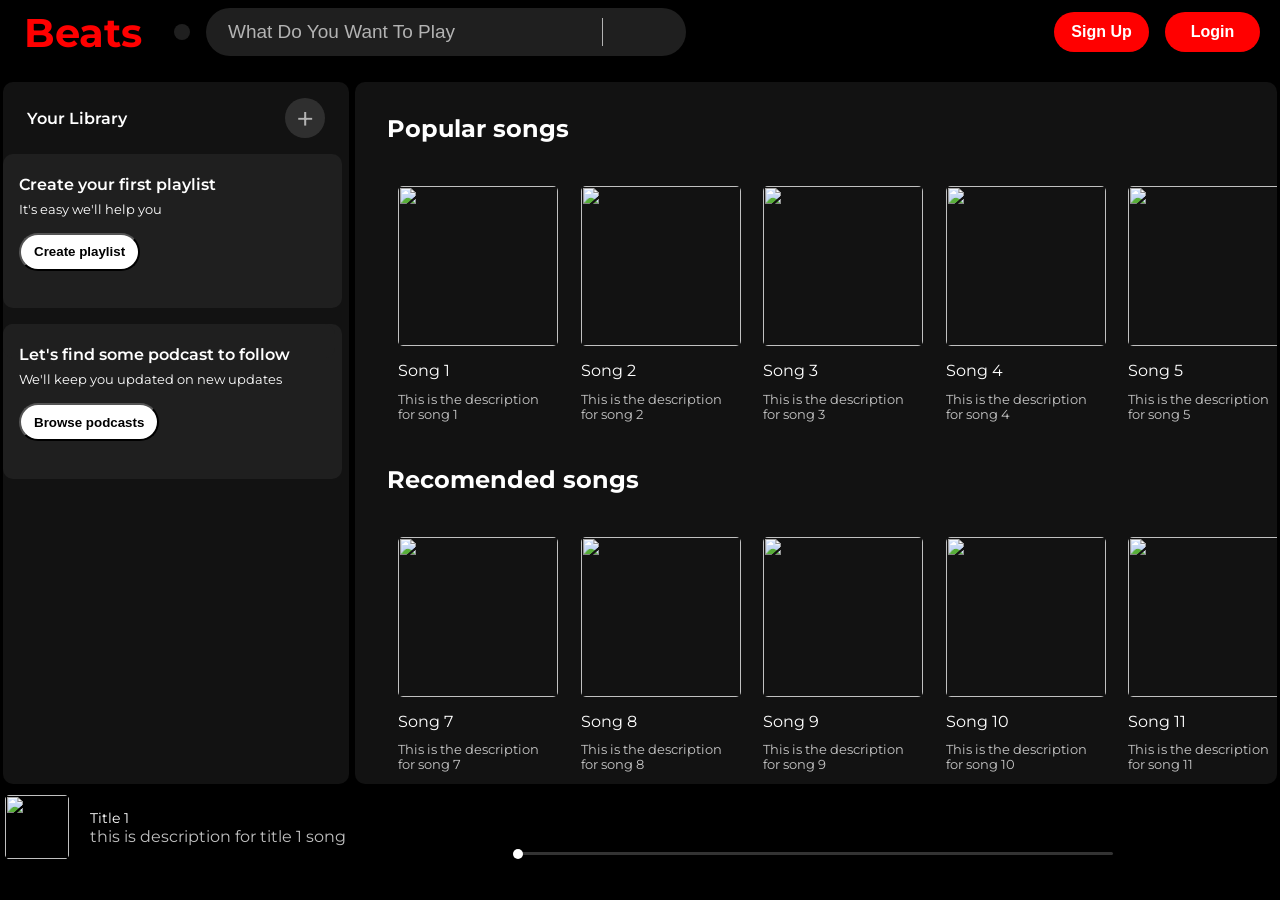
==== index.html @ e1e4c328 "Add files via upload" ====
<!DOCTYPE html>
<html lang="en">

<head>
    <meta charset="UTF-8">
    <meta name="viewport" content="width=device-width, initial-scale=1.0">
    <title>Document</title>
    <link rel="stylesheet" href="https://cdnjs.cloudflare.com/ajax/libs/font-awesome/7.0.1/css/all.min.css"
        integrity="sha512-2SwdPD6INVrV/lHTZbO2nodKhrnDdJK9/kg2XD1r9uGqPo1cUbujc+IYdlYdEErWNu69gVcYgdxlmVmzTWnetw=="
        crossorigin="anonymous" referrerpolicy="no-referrer" />
    <link rel="preconnect" href="https://fonts.googleapis.com">
    <link rel="preconnect" href="https://fonts.gstatic.com" crossorigin>
    <link href="https://fonts.googleapis.com/css2?family=Montserrat:ital,wght@0,100..900;1,100..900&display=swap"
        rel="stylesheet">
    <link rel="stylesheet" href="style.css">
</head>

<body>

    <!-- Navbar -->
     <nav>
      <div class="left-half">
        <div class="logo">
          <i class="fa-brands fa-tidal"></i>
          <span class="brand-name">Beats</span>
        </div>
        <div class="home-icon">
          <i class="fa-solid fa-house"></i>
        </div>
        <div class="search-bar">
          <div class="search-icon">
            <i class="fa-solid fa-magnifying-glass"></i>
          </div>
          <input
            type="text"
            class="input-box"
            placeholder="What Do You Want To Play"
          />
          <div class="browse">
            <i class="fa-solid fa-folder-open"></i>
          </div>
        </div>
      </div>
      <div class="right-half">
        <button class="signup-btn" onclick="location.href = 'beatssignup.html'">
          Sign Up
        </button>
        <button class="login-btn" onclick="location.href = 'beatslogin.html'">
          Login
        </button>
      </div>
    </nav>

    <!-- Main - left part -->
    <div class="main">
        <div class="main-left-part">
            <div class="library">
                <p>Your Library</p>
                <div>+</div>
            </div>

            <div class="box-container">
                <div class="box">
                    <h4>Create your first playlist</h4>
                    <p>It's easy we'll help you</p>
                    <button>Create playlist</button>
                </div>
                <div class="box">
                    <div class="box">
                        <h4>Let's find some podcast to follow</h4>
                        <p>We'll keep you updated on new updates</p>
                        <button>Browse podcasts</button>
                    </div>
                </div>
            </div>
        </div>

        <!-- Main: right part -->

        <div class="main-right-part">
            <div class="music-section">
                <h2>Popular songs</h2>
                <div class="songs">
                    <div class="music-card">
                        <img src="Images/1.jpg">
                        <div class="music-play-btn"><i id="1" class="playMusic fa-solid fa-circle-play"></i></div>
                        <div class="img-title">Guitar Song</div>
                        <div class="img-description">The best guitar music to relax your mind</div>
                    </div>
                    <div class="music-card">
                        <img src="Images/2.jpg">
                        <div class="music-play-btn"><i id="2" class="playMusic fa-solid fa-circle-play"></i></div>
                        <div class="img-title">Guitar Song</div>
                        <div class="img-description">The best guitar music to relax your mind</div>
                    </div>
                    <div class="music-card">
                        <img src="Images/3.jpg">
                        <div class="music-play-btn"><i id="3" class="playMusic fa-solid fa-circle-play"></i></div>
                        <div class="img-title">Guitar Song</div>
                        <div class="img-description">The best guitar music to relax your mind</div>
                    </div>
                    <div class="music-card">
                        <img src="Images/4.jpg">
                        <div class="music-play-btn"><i id="4" class="playMusic fa-solid fa-circle-play"></i></div>
                        <div class="img-title">Guitar Song</div>
                        <div class="img-description">The best guitar music to relax your mind</div>
                    </div>
                    <div class="music-card">
                        <img src="Images/1.jpg">
                        <div class="music-play-btn"><i id="5" class="playMusic fa-solid fa-circle-play"></i></div>
                        <div class="img-title">Guitar Song</div>
                        <div class="img-description">The best guitar music to relax your mind</div>
                    </div>
                    <div class="music-card">
                        <img src="Images/2.jpg">
                        <div class="music-play-btn"><i id="6" class="playMusic fa-solid fa-circle-play"></i></div>
                        <div class="img-title">Guitar Song</div>
                        <div class="img-description">The best guitar music to relax your mind</div>
                    </div>
                </div>
            </div>

            <div class="music-section">
                <h2>Recomended songs</h2>
                <div class="songs">
                    <div class="music-card">
                        <img src="Images/4.jpg">
                        <div class="music-play-btn"><i id="7" class="playMusic fa-solid fa-circle-play"></i></div>
                        <div class="img-title">Guitar Song</div>
                        <div class="img-description">The best guitar music to relax your mind</div>
                    </div>
                    <div class="music-card">
                        <img src="Images/3.jpg">
                        <div class="music-play-btn"><i id="8" class="playMusic fa-solid fa-circle-play"></i></div>
                        <div class="img-title">Guitar Song</div>
                        <div class="img-description">The best guitar music to relax your mind</div>
                    </div>
                    <div class="music-card">
                        <img src="Images/2.jpg">
                        <div class="music-play-btn"><i id="9" class="playMusic fa-solid fa-circle-play"></i></div>
                        <div class="img-title">Guitar Song</div>
                        <div class="img-description">The best guitar music to relax your mind</div>
                    </div>
                    <div class="music-card">
                        <img src="Images/1.jpg">
                        <div class="music-play-btn"><i id="10" class="playMusic fa-solid fa-circle-play"></i></div>
                        <div class="img-title">Guitar Song</div>
                        <div class="img-description">The best guitar music to relax your mind</div>
                    </div>
                    <div class="music-card">
                        <img src="Images/4.jpg">
                        <div class="music-play-btn"><i id="11" class="playMusic fa-solid fa-circle-play"></i></div>
                        <div class="img-title">Guitar Song</div>
                        <div class="img-description">The best guitar music to relax your mind</div>
                    </div>
                    <div class="music-card">
                        <img src="Images/3.jpg">
                        <div class="music-play-btn"><i id="12" class="playMusic fa-solid fa-circle-play"></i></div>
                        <div class="img-title">Guitar Song</div>
                        <div class="img-description">The best guitar music to relax your mind</div>
                    </div>
                </div>
            </div>

            <div class="music-section">
                <h2>Rescently played</h2>
                <div class="songs">
                    <div class="music-card">
                        <img src="Images/1.jpg">
                        <div class="music-play-btn"><i id="13" class="playMusic fa-solid fa-circle-play"></i></div>
                        <div class="img-title">Guitar Song</div>
                        <div class="img-description">The best guitar music to relax your mind</div>
                    </div>
                    <div class="music-card">
                        <img src="Images/2.jpg">
                        <div class="music-play-btn"><i id="14" class="playMusic fa-solid fa-circle-play"></i></div>
                        <div class="img-title">Guitar Song</div>
                        <div class="img-description">The best guitar music to relax your mind</div>
                    </div>
                    <div class="music-card">
                        <img src="Images/3.jpg">
                        <div class="music-play-btn"><i id="15" class="playMusic fa-solid fa-circle-play"></i></div>
                        <div class="img-title">Guitar Song</div>
                        <div class="img-description">The best guitar music to relax your mind</div>
                    </div>
                    <div class="music-card">
                        <img src="Images/4.jpg">
                        <div class="music-play-btn"><i id="16" class="playMusic fa-solid fa-circle-play"></i></div>
                        <div class="img-title">Guitar Song</div>
                        <div class="img-description">The best guitar music to relax your mind</div>
                    </div>
                    <div class="music-card">
                        <img src="Images/1.jpg">
                        <div class="music-play-btn"><i id="17" class="playMusic fa-solid fa-circle-play"></i></div>
                        <div class="img-title">Guitar Song</div>
                        <div class="img-description">The best guitar music to relax your mind</div>
                    </div>
                    <div class="music-card">
                        <img src="Images/2.jpg">
                        <div class="music-play-btn"><i id="18" class="playMusic fa-solid fa-circle-play"></i></div>
                        <div class="img-title">Guitar Song</div>
                        <div class="img-description">The best guitar music to relax your mind</div>
                    </div>
                </div>
            </div>
        </div>
    </div>



    <!-- player -->
    <div class="player-bar">
        <div class="now-bar">
            <img src="Images/1.jpg" alt="">
            <div>
                <div class="img-title-info">Title 1</div>
                <div class="img-des-info">this is description for title 1 song</div>
            </div>
        </div>
        <div class="music-controller">
            <div class="player">
                <div><i id="shuffle" class="player-btns fa-solid fa-shuffle"></i></div>
                <div><i id="backward" class="player-btns fa-solid fa-backward-step"></i></div>
                <div><i id="play" class="player-btns fa-solid fa-circle-play"></i></div>
                <div><i id="forward" class="player-btns fa-solid fa-forward-step"></i></div>
                <div><i id="repeat" class="player-btns fa-solid fa-repeat"></i></div>
            </div>

            <div>
                <input type="range" id="progressBar" value="0">
            </div>
        </div>
        <div></div>
    </div>
    <script src="script.js"></script>

</body>

</html>
---- style.css ----
* {
  margin: 0;
  padding: 0;
}
body {
  background-color: black;
  font-family: "Montserrat", sans-serif;
}
nav {
  background-color: black;
  display: flex;
  align-items: center;
  justify-content: space-between;
  height: 64px;
}
.left-half {
  display: flex;
  align-items: center;
  color: white;
}
.logo {
  font-size: 40px;
  margin: 16px;
  display: flex;
  align-items: center;
  gap: 8px;
}
.brand-name {
  color: #ff0000;
  font-weight: 700;
}
.home-icon {
  font-size: 27px;
  background-color: #1f1f1f;
  color: #b3b3b3;
  padding: 8px;
  border-radius: 50%;
  margin: 0 16px;
  transition: 0.2s;
}
.home-icon:hover {
  color: white;
  transform: scale(1.05);
}
.search-bar {
  display: flex;
  background-color: #1f1f1f;
  align-items: center;
  height: 48px;
  width: 480px;
  border-radius: 320px;
}
.search-bar:hover {
  background-color: #272727;
  border: 1px solid #4c4c4c;
}
.search-icon {
  font-size: 24px;
  color: #b3b3b3;
  padding: 0 11px;
}
.search-bar:hover .search-icon {
  color: white;
}
.input-box {
  width: 78%;
  height: 60%;
  background-color: transparent;
  border: none;
  border-right: 1px solid #b3b3b3;
  color: white;
  font-size: 19px;
}
.input-box::placeholder {
  color: #b3b3b3;
}
.browse {
  font-size: 21px;
  margin-left: 10px;
  transition: 0.2s;
}
.browse:hover {
  transform: scale(1.05);
}
.right-half {
  display: flex;
  align-items: center;
  gap: 16px;
  padding-right: 20px;
}
.signup-btn,
.login-btn {
  height: 40px;
  width: 95px;
  border-radius: 20px;
  border: none;
  background-color: #ff0000;
  color: white;
  font-size: 16px;
  font-weight: 700;
  cursor: pointer;
  transition: 0.2s;
}
.signup-btn:hover,
.login-btn:hover {
  transform: scale(1.08);
  background-color: #cc0000;
}
/* main-left-part */
.main {
    background-color: black;
    min-width: 98vw;
    height: 78vh;
    margin-top: 2vh;
    display: flex;
    justify-content: space-around;
    color: white;
}

.main-left-part {
    width: 27%;
    height: 100%;
    background-color: #121212;
    border-radius: 10px;
}

.library {
    display: flex;
    justify-content: space-between;
    align-items: center;
    margin: 1rem 1.5rem;
}

.library p {
    font-weight: 600;
}

.library div {
    font-size: 2rem;
    color: rgb(179, 179, 179);
    background-color: #2f2f2f;
    padding: 8px;
    height: 1.5rem;
    width: 1.5rem;
    display: flex;
    align-items: center;
    justify-content: center;
    border-radius: 30rem;
    transition: 0.2s;
}

.library div:hover {
    color: white;
    background-color: #3a3a3a;
}

.box-container {
    margin-top: 1rem;
    height: 100%;
}

.box {
    background-color: #1f1f1f;
    height: 22%;
    width: 98%;
    border-radius: 10px;
    margin: 1rem 0;
}

.box h4 {
    font-weight: 600;
    font: 0.9rem;
    padding: 1.3rem 0 0.5rem 1rem;
}

.box p {
    font-size: 0.8rem;
    padding-left: 1rem;
}

.box button {
    background-color: white;
    color: black;
    font-weight: 600;
    padding: 0.6rem 0.8rem;
    margin: 1rem 0 0 1rem;
    border-radius: 25rem;
}

.box button:hover {
    transform: scale(1.04);
    background-color: rgb(238, 238, 238);
}

/* Main: right part */
.main-right-part {
    width: 72%;
    height: 100%;
    background-color: #121212;
    border-radius: 10px;
    overflow: auto;
}

.music-card img {
    height: 10rem;
    width: 10rem;
    object-fit: cover;
    object-position: center;
    border-radius: 5px;
}

.music-card {
    width: 10rem;
    padding: 0.7rem;
    border-radius: 5px;
    position: relative;
}

.music-card:hover {
    background-color: #222;
}

.music-section {
    margin: 2rem 0 2rem 2rem;
}

.songs {
    margin: 2rem 0;
    display: flex;
    overflow-x: auto;
}

.img-title {
    margin: 0.7rem 0;
}

.img-description {
    font-size: 0.8rem;
    color: rgb(199, 199, 199);
}

.music-play-btn {
    color: #ff0000;
    font-size: 2.7rem;
    position: absolute;
    background-color: rgb(0, 0, 0);
    width: 2.7rem;
    display: flex;
    border-radius: 20rem;
    transform: translate(110px, -40px);
    opacity: 0;
    transition: 0.3s;
}

.music-card:hover .music-play-btn {
    opacity: 1;
    transform: translate(110px, -50px);
}

/* Player */
.player-bar{
    width: 100%;
    height: 5rem;
    margin-top: 0.2rem;
    display: flex;
    align-items: center;
    justify-content: space-between;
}
.music-controller{
    display: flex;
    flex-direction: column;
    align-items: center;
}
.player{
    display: flex;
    align-items: center;
}
.player-btns{
    font-size: 1.1rem;
    margin: 0.4rem 1rem;
    color: rgb(190, 190, 190);
    cursor: pointer;
}
.player-btns:hover{
    transform: scale(1.02);
    color: rgb(232, 232, 232);
}
#play{
    font-size: 2.3rem;
    color: white;
}

#progressBar{
    appearance: none;
    width: 600px;
    height: 3px;
    background-color: #333;
    border-radius: 5px;
    cursor: pointer;
}
input[type="range"]::-webkit-slider-thumb{
    appearance: none;
    width: 10px;
    height: 10px;
    background-color: white;
    border-radius: 10px;
}

.now-bar{
    color: white;
    display: flex;
    align-items: center;
}
.player-bar img{
    height: 4rem;
    width: 4rem;
    border-radius: 10px;
    padding: 0.3rem;
}
.img-title-info{
    font-size: 0.9rem;
    margin-left: 1rem;
}
.img-des-info{
    font: 0.8rem;
    color: rgb(192, 192, 192);
    margin-left: 1rem;
}

.active{
    color: #ff0000;
}
.active:hover{
    color: #ff0000;
}
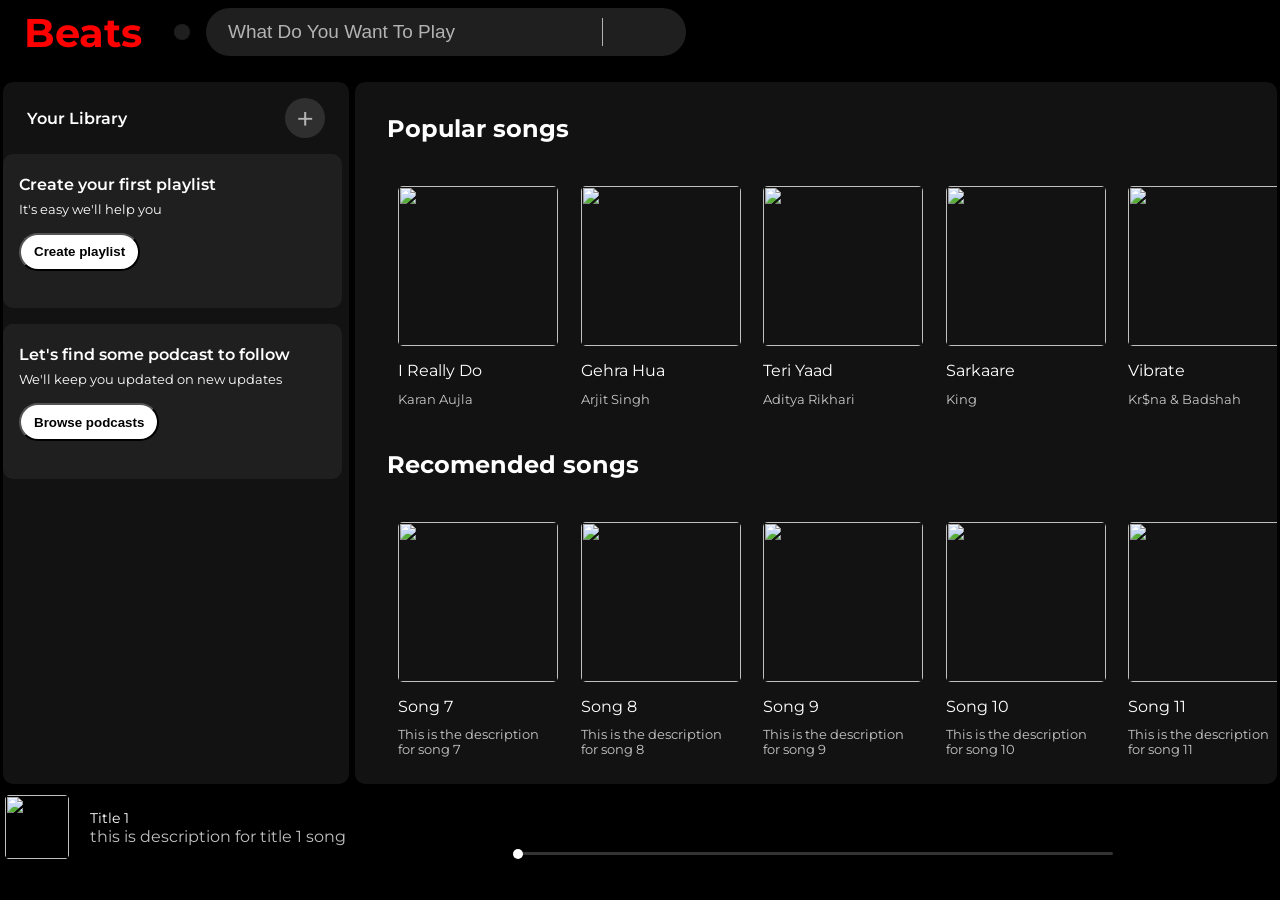
==== commit abdce590: "Add files via upload" ====
--- a/index.html
+++ b/index.html
@@ -16,15 +16,13 @@
 </head>
 
 <body>
-
-    <!-- Navbar -->
      <nav>
       <div class="left-half">
-        <div class="logo">
+        <div class="logo" onclick="location.href='home.html'" style="cursor: pointer;">
           <i class="fa-brands fa-tidal"></i>
           <span class="brand-name">Beats</span>
         </div>
-        <div class="home-icon">
+        <div class="home-icon" onclick="location.href='home.html'" style="cursor: pointer;">
           <i class="fa-solid fa-house"></i>
         </div>
         <div class="search-bar">
@@ -41,17 +39,7 @@
           </div>
         </div>
       </div>
-      <div class="right-half">
-        <button class="signup-btn" onclick="location.href = 'beatssignup.html'">
-          Sign Up
-        </button>
-        <button class="login-btn" onclick="location.href = 'beatslogin.html'">
-          Login
-        </button>
-      </div>
     </nav>
-
-    <!-- Main - left part -->
     <div class="main">
         <div class="main-left-part">
             <div class="library">
@@ -75,8 +63,6 @@
             </div>
         </div>
 
-        <!-- Main: right part -->
-
         <div class="main-right-part">
             <div class="music-section">
                 <h2>Popular songs</h2>
@@ -84,8 +70,8 @@
                     <div class="music-card">
                         <img src="Images/1.jpg">
                         <div class="music-play-btn"><i id="1" class="playMusic fa-solid fa-circle-play"></i></div>
-                        <div class="img-title">Guitar Song</div>
-                        <div class="img-description">The best guitar music to relax your mind</div>
+                        <div class="img-title">I Really Do</div>
+                        <div class="img-description">Karan Aujla</div>
                     </div>
                     <div class="music-card">
                         <img src="Images/2.jpg">
@@ -207,8 +193,6 @@
     </div>
 
 
-
-    <!-- player -->
     <div class="player-bar">
         <div class="now-bar">
             <img src="Images/1.jpg" alt="">
--- a/style.css
+++ b/style.css
@@ -82,31 +82,6 @@
 .browse:hover {
   transform: scale(1.05);
 }
-.right-half {
-  display: flex;
-  align-items: center;
-  gap: 16px;
-  padding-right: 20px;
-}
-.signup-btn,
-.login-btn {
-  height: 40px;
-  width: 95px;
-  border-radius: 20px;
-  border: none;
-  background-color: #ff0000;
-  color: white;
-  font-size: 16px;
-  font-weight: 700;
-  cursor: pointer;
-  transition: 0.2s;
-}
-.signup-btn:hover,
-.login-btn:hover {
-  transform: scale(1.08);
-  background-color: #cc0000;
-}
-/* main-left-part */
 .main {
     background-color: black;
     min-width: 98vw;
@@ -116,152 +91,138 @@
     justify-content: space-around;
     color: white;
 }
-
 .main-left-part {
     width: 27%;
     height: 100%;
     background-color: #121212;
     border-radius: 10px;
 }
-
 .library {
     display: flex;
     justify-content: space-between;
     align-items: center;
-    margin: 1rem 1.5rem;
-}
-
+    margin: 16px 24px;
+}
 .library p {
     font-weight: 600;
 }
-
 .library div {
-    font-size: 2rem;
-    color: rgb(179, 179, 179);
+    font-size: 32px;
+    color: #b3b3b3;
     background-color: #2f2f2f;
     padding: 8px;
-    height: 1.5rem;
-    width: 1.5rem;
+    height: 24px;
+    width: 24px;
     display: flex;
     align-items: center;
     justify-content: center;
-    border-radius: 30rem;
+    border-radius: 480px;
     transition: 0.2s;
 }
-
 .library div:hover {
     color: white;
     background-color: #3a3a3a;
 }
-
 .box-container {
-    margin-top: 1rem;
+    margin-top: 16px;
     height: 100%;
 }
-
 .box {
     background-color: #1f1f1f;
     height: 22%;
     width: 98%;
     border-radius: 10px;
-    margin: 1rem 0;
-}
-
+    margin: 16px 0;
+}
 .box h4 {
     font-weight: 600;
-    font: 0.9rem;
-    padding: 1.3rem 0 0.5rem 1rem;
-}
-
+    font: 14.4px;
+    padding: 20.8px 0 8px 16px;
+}
 .box p {
-    font-size: 0.8rem;
-    padding-left: 1rem;
-}
-
+    font-size: 12.8px;
+    padding-left: 16px;
+}
 .box button {
     background-color: white;
     color: black;
     font-weight: 600;
-    padding: 0.6rem 0.8rem;
-    margin: 1rem 0 0 1rem;
-    border-radius: 25rem;
-}
-
+    padding: 9.6px 12.8px;
+    margin: 16px 0 0 16px;
+    border-radius: 400px;
+}
 .box button:hover {
     transform: scale(1.04);
-    background-color: rgb(238, 238, 238);
-}
-
-/* Main: right part */
+    background-color: #eeeeee;
+}
 .main-right-part {
     width: 72%;
     height: 100%;
     background-color: #121212;
     border-radius: 10px;
     overflow: auto;
-}
-
+    scrollbar-width: none; /* Firefox */
+    -ms-overflow-style: none; /* IE/Edge */
+}
+.main-right-part::-webkit-scrollbar {
+    display: none; /* Chrome/Safari/Webkit */
+}
 .music-card img {
-    height: 10rem;
-    width: 10rem;
+    height: 160px;
+    width: 160px;
     object-fit: cover;
     object-position: center;
     border-radius: 5px;
 }
-
 .music-card {
-    width: 10rem;
-    padding: 0.7rem;
+    width: 160px;
+    padding: 11.2px;
     border-radius: 5px;
     position: relative;
 }
-
 .music-card:hover {
     background-color: #222;
 }
-
 .music-section {
-    margin: 2rem 0 2rem 2rem;
-}
-
+    margin: 32px 0 32px 32px;
+}
 .songs {
-    margin: 2rem 0;
+    margin: 32px 0;
     display: flex;
     overflow-x: auto;
-}
-
+    scrollbar-width: none; /* Firefox */
+    -ms-overflow-style: none; /* IE/Edge */
+}
+.songs::-webkit-scrollbar {
+    display: none; /* Chrome/Safari/Webkit */
+}
 .img-title {
-    margin: 0.7rem 0;
-}
-
+    margin: 11.2px 0;
+}
 .img-description {
-    font-size: 0.8rem;
-    color: rgb(199, 199, 199);
-}
-
+    font-size: 12.8px;
+    color: #c7c7c7;
+}
 .music-play-btn {
     color: #ff0000;
-    font-size: 2.7rem;
+    font-size: 43.2px;
     position: absolute;
-    background-color: rgb(0, 0, 0);
-    width: 2.7rem;
-    display: flex;
-    border-radius: 20rem;
+    background-color: #000000;
+    width: 43.2px;
+    display: flex;
+    border-radius: 320px;
     transform: translate(110px, -40px);
     opacity: 0;
     transition: 0.3s;
 }
-
 .music-card:hover .music-play-btn {
     opacity: 1;
     transform: translate(110px, -50px);
 }
-
-/* Player */
 .player-bar{
     width: 100%;
-    height: 5rem;
-    margin-top: 0.2rem;
+    height: 80px;
+    margin-top: 3.2px;
     display: flex;
     align-items: center;
     justify-content: space-between;
@@ -276,17 +237,17 @@
     align-items: center;
 }
 .player-btns{
-    font-size: 1.1rem;
-    margin: 0.4rem 1rem;
-    color: rgb(190, 190, 190);
+    font-size: 17.6px;
+    margin: 6.4px 16px;
+    color: #bebebe;
     cursor: pointer;
 }
 .player-btns:hover{
     transform: scale(1.02);
-    color: rgb(232, 232, 232);
+    color: #e8e8e8;
 }
 #play{
-    font-size: 2.3rem;
+    font-size: 36.8px;
     color: white;
 }
 
@@ -305,28 +266,26 @@
     background-color: white;
     border-radius: 10px;
 }
-
 .now-bar{
     color: white;
     display: flex;
     align-items: center;
 }
 .player-bar img{
-    height: 4rem;
-    width: 4rem;
-    border-radius: 10px;
-    padding: 0.3rem;
+    height: 64px;
+    width: 64px;
+    border-radius: 10px;
+    padding: 4.8px;
 }
 .img-title-info{
-    font-size: 0.9rem;
-    margin-left: 1rem;
+    font-size: 14.4px;
+    margin-left: 16px;
 }
 .img-des-info{
-    font: 0.8rem;
-    color: rgb(192, 192, 192);
-    margin-left: 1rem;
-}
-
+    font: 12.8px;
+    color: #c0c0c0;
+    margin-left: 16px;
+}
 .active{
     color: #ff0000;
 }
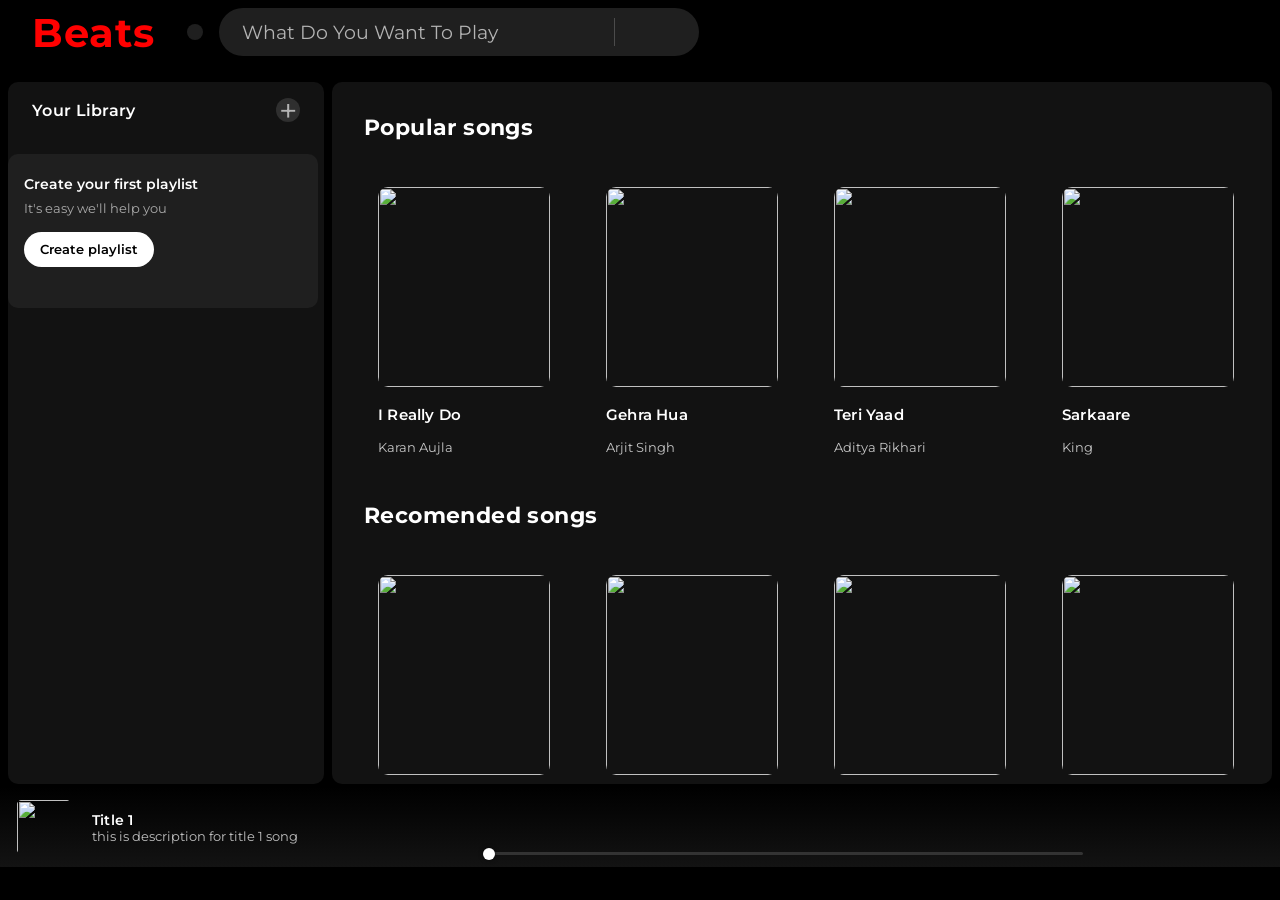
==== commit 6190808d: "Add files via upload" ====
--- a/index.html
+++ b/index.html
@@ -4,7 +4,7 @@
 <head>
     <meta charset="UTF-8">
     <meta name="viewport" content="width=device-width, initial-scale=1.0">
-    <title>Document</title>
+    <title>Beats</title>
     <link rel="stylesheet" href="https://cdnjs.cloudflare.com/ajax/libs/font-awesome/7.0.1/css/all.min.css"
         integrity="sha512-2SwdPD6INVrV/lHTZbO2nodKhrnDdJK9/kg2XD1r9uGqPo1cUbujc+IYdlYdEErWNu69gVcYgdxlmVmzTWnetw=="
         crossorigin="anonymous" referrerpolicy="no-referrer" />
@@ -40,26 +40,25 @@
         </div>
       </div>
     </nav>
+    <!-- Search Results Dropdown -->
+    <div class="search-results" id="searchResults"></div>
     <div class="main">
         <div class="main-left-part">
             <div class="library">
                 <p>Your Library</p>
-                <div>+</div>
-            </div>
+                <div id="createPlaylistBtn" title="Create Playlist">+</div>
+            </div>
+
+            <!-- Saved Playlists List -->
+            <div class="playlist-list" id="playlistList"></div>
 
             <div class="box-container">
                 <div class="box">
                     <h4>Create your first playlist</h4>
                     <p>It's easy we'll help you</p>
-                    <button>Create playlist</button>
-                </div>
-                <div class="box">
-                    <div class="box">
-                        <h4>Let's find some podcast to follow</h4>
-                        <p>We'll keep you updated on new updates</p>
-                        <button>Browse podcasts</button>
-                    </div>
-                </div>
+                    <button id="createPlaylistBoxBtn">Create playlist</button>
+                </div>
+
             </div>
         </div>
 
@@ -149,49 +148,94 @@
             </div>
 
             <div class="music-section">
-                <h2>Rescently played</h2>
+                <h2>Trending Now</h2>
                 <div class="songs">
                     <div class="music-card">
-                        <img src="Images/1.jpg">
+                        <img src="Images/13.jpg">
                         <div class="music-play-btn"><i id="13" class="playMusic fa-solid fa-circle-play"></i></div>
-                        <div class="img-title">Guitar Song</div>
-                        <div class="img-description">The best guitar music to relax your mind</div>
-                    </div>
-                    <div class="music-card">
-                        <img src="Images/2.jpg">
+                        <div class="img-title">Song 13</div>
+                        <div class="img-description">Artist 13</div>
+                    </div>
+                    <div class="music-card">
+                        <img src="Images/14.jpg">
                         <div class="music-play-btn"><i id="14" class="playMusic fa-solid fa-circle-play"></i></div>
-                        <div class="img-title">Guitar Song</div>
-                        <div class="img-description">The best guitar music to relax your mind</div>
-                    </div>
-                    <div class="music-card">
-                        <img src="Images/3.jpg">
+                        <div class="img-title">Song 14</div>
+                        <div class="img-description">Artist 14</div>
+                    </div>
+                    <div class="music-card">
+                        <img src="Images/15.jpg">
                         <div class="music-play-btn"><i id="15" class="playMusic fa-solid fa-circle-play"></i></div>
-                        <div class="img-title">Guitar Song</div>
-                        <div class="img-description">The best guitar music to relax your mind</div>
-                    </div>
-                    <div class="music-card">
-                        <img src="Images/4.jpg">
+                        <div class="img-title">Song 15</div>
+                        <div class="img-description">Artist 15</div>
+                    </div>
+                    <div class="music-card">
+                        <img src="Images/16.jpg">
                         <div class="music-play-btn"><i id="16" class="playMusic fa-solid fa-circle-play"></i></div>
-                        <div class="img-title">Guitar Song</div>
-                        <div class="img-description">The best guitar music to relax your mind</div>
-                    </div>
-                    <div class="music-card">
-                        <img src="Images/1.jpg">
+                        <div class="img-title">Song 16</div>
+                        <div class="img-description">Artist 16</div>
+                    </div>
+                    <div class="music-card">
+                        <img src="Images/17.jpg">
                         <div class="music-play-btn"><i id="17" class="playMusic fa-solid fa-circle-play"></i></div>
-                        <div class="img-title">Guitar Song</div>
-                        <div class="img-description">The best guitar music to relax your mind</div>
-                    </div>
-                    <div class="music-card">
-                        <img src="Images/2.jpg">
+                        <div class="img-title">Song 17</div>
+                        <div class="img-description">Artist 17</div>
+                    </div>
+                    <div class="music-card">
+                        <img src="Images/18.jpg">
                         <div class="music-play-btn"><i id="18" class="playMusic fa-solid fa-circle-play"></i></div>
-                        <div class="img-title">Guitar Song</div>
-                        <div class="img-description">The best guitar music to relax your mind</div>
-                    </div>
-                </div>
-            </div>
-        </div>
-    </div>
-
+                        <div class="img-title">Song 18</div>
+                        <div class="img-description">Artist 18</div>
+                    </div>
+                </div>
+            </div>
+
+            <div class="music-section" id="recentlyPlayedSection">
+                <h2>Recently played</h2>
+                <div class="songs" id="recentlyPlayedSongs">
+                    <div class="recently-played-empty">
+                        <i class="fa-solid fa-clock-rotate-left"></i>
+                        <span>Songs you play will appear here</span>
+                    </div>
+                </div>
+            </div>
+        </div>
+    </div>
+
+    <!-- ====== Create Playlist Modal ====== -->
+    <div class="playlist-modal-overlay" id="playlistModal">
+        <div class="playlist-modal">
+            <div class="playlist-modal-header">
+                <h2><i class="fa-solid fa-music"></i> Create Playlist</h2>
+                <button class="playlist-modal-close" id="closePlaylistModal"><i class="fa-solid fa-xmark"></i></button>
+            </div>
+            <div class="playlist-modal-body">
+                <div class="playlist-name-section">
+                    <label for="playlistNameInput">Playlist Name</label>
+                    <input type="text" id="playlistNameInput" placeholder="My Awesome Playlist" maxlength="40">
+                </div>
+                <div class="playlist-song-section">
+                    <p class="playlist-song-label">Select songs to add:</p>
+                    <div class="playlist-song-list" id="playlistSongList"></div>
+                </div>
+            </div>
+            <div class="playlist-modal-footer">
+                <span class="playlist-selected-count" id="selectedCount">0 songs selected</span>
+                <button class="playlist-save-btn" id="savePlaylistBtn"><i class="fa-solid fa-check"></i> Create Playlist</button>
+            </div>
+        </div>
+    </div>
+
+    <!-- ====== Playlist View Overlay ====== -->
+    <div class="playlist-view-overlay" id="playlistViewOverlay">
+        <div class="playlist-view">
+            <div class="playlist-view-header">
+                <button class="playlist-view-back" id="closePlaylistView"><i class="fa-solid fa-arrow-left"></i></button>
+                <h2 id="playlistViewTitle">Playlist</h2>
+                <button class="playlist-view-delete" id="deletePlaylistBtn"><i class="fa-solid fa-trash"></i></button>
+            </div>
+            <div class="playlist-view-songs" id="playlistViewSongs"></div>
+        </div>
+    </div>
 
     <div class="player-bar">
         <div class="now-bar">
--- a/style.css
+++ b/style.css
@@ -1,294 +1,1144 @@
-* {
-  margin: 0;
-  padding: 0;
-}
-body {
-  background-color: black;
-  font-family: "Montserrat", sans-serif;
-}
-nav {
-  background-color: black;
-  display: flex;
-  align-items: center;
-  justify-content: space-between;
-  height: 64px;
-}
-.left-half {
-  display: flex;
-  align-items: center;
-  color: white;
-}
-.logo {
-  font-size: 40px;
-  margin: 16px;
-  display: flex;
-  align-items: center;
-  gap: 8px;
-}
-.brand-name {
-  color: #ff0000;
-  font-weight: 700;
-}
-.home-icon {
-  font-size: 27px;
-  background-color: #1f1f1f;
-  color: #b3b3b3;
-  padding: 8px;
-  border-radius: 50%;
-  margin: 0 16px;
-  transition: 0.2s;
-}
-.home-icon:hover {
-  color: white;
-  transform: scale(1.05);
-}
-.search-bar {
-  display: flex;
-  background-color: #1f1f1f;
-  align-items: center;
-  height: 48px;
-  width: 480px;
-  border-radius: 320px;
-}
-.search-bar:hover {
-  background-color: #272727;
-  border: 1px solid #4c4c4c;
-}
-.search-icon {
-  font-size: 24px;
-  color: #b3b3b3;
-  padding: 0 11px;
-}
-.search-bar:hover .search-icon {
-  color: white;
-}
-.input-box {
-  width: 78%;
-  height: 60%;
-  background-color: transparent;
-  border: none;
-  border-right: 1px solid #b3b3b3;
-  color: white;
-  font-size: 19px;
-}
-.input-box::placeholder {
-  color: #b3b3b3;
-}
-.browse {
-  font-size: 21px;
-  margin-left: 10px;
-  transition: 0.2s;
-}
-.browse:hover {
-  transform: scale(1.05);
-}
-.main {
-    background-color: black;
-    min-width: 98vw;
-    height: 78vh;
-    margin-top: 2vh;
-    display: flex;
-    justify-content: space-around;
-    color: white;
-}
-.main-left-part {
-    width: 27%;
-    height: 100%;
-    background-color: #121212;
-    border-radius: 10px;
-}
-.library {
-    display: flex;
-    justify-content: space-between;
-    align-items: center;
-    margin: 16px 24px;
-}
-.library p {
-    font-weight: 600;
-}
-.library div {
-    font-size: 32px;
-    color: #b3b3b3;
-    background-color: #2f2f2f;
-    padding: 8px;
-    height: 24px;
-    width: 24px;
-    display: flex;
-    align-items: center;
-    justify-content: center;
-    border-radius: 480px;
-    transition: 0.2s;
-}
-.library div:hover {
-    color: white;
-    background-color: #3a3a3a;
-}
-.box-container {
-    margin-top: 16px;
-    height: 100%;
-}
-.box {
-    background-color: #1f1f1f;
-    height: 22%;
-    width: 98%;
-    border-radius: 10px;
-    margin: 16px 0;
-}
-.box h4 {
-    font-weight: 600;
-    font: 14.4px;
-    padding: 20.8px 0 8px 16px;
-}
-.box p {
-    font-size: 12.8px;
-    padding-left: 16px;
-}
-.box button {
-    background-color: white;
-    color: black;
-    font-weight: 600;
-    padding: 9.6px 12.8px;
-    margin: 16px 0 0 16px;
-    border-radius: 400px;
-}
-.box button:hover {
-    transform: scale(1.04);
-    background-color: #eeeeee;
-}
-.main-right-part {
-    width: 72%;
-    height: 100%;
-    background-color: #121212;
-    border-radius: 10px;
-    overflow: auto;
-    scrollbar-width: none; /* Firefox */
-    -ms-overflow-style: none; /* IE/Edge */
-}
-.main-right-part::-webkit-scrollbar {
-    display: none; /* Chrome/Safari/Webkit */
-}
-.music-card img {
-    height: 160px;
-    width: 160px;
-    object-fit: cover;
-    object-position: center;
-    border-radius: 5px;
-}
-.music-card {
-    width: 160px;
-    padding: 11.2px;
-    border-radius: 5px;
-    position: relative;
-}
-.music-card:hover {
-    background-color: #222;
-}
-.music-section {
-    margin: 32px 0 32px 32px;
-}
-.songs {
-    margin: 32px 0;
-    display: flex;
-    overflow-x: auto;
-    scrollbar-width: none; /* Firefox */
-    -ms-overflow-style: none; /* IE/Edge */
-}
-.songs::-webkit-scrollbar {
-    display: none; /* Chrome/Safari/Webkit */
-}
-.img-title {
-    margin: 11.2px 0;
-}
-.img-description {
-    font-size: 12.8px;
-    color: #c7c7c7;
-}
-.music-play-btn {
-    color: #ff0000;
-    font-size: 43.2px;
-    position: absolute;
-    background-color: #000000;
-    width: 43.2px;
-    display: flex;
-    border-radius: 320px;
-    transform: translate(110px, -40px);
-    opacity: 0;
-    transition: 0.3s;
-}
-.music-card:hover .music-play-btn {
-    opacity: 1;
-    transform: translate(110px, -50px);
-}
-.player-bar{
-    width: 100%;
-    height: 80px;
-    margin-top: 3.2px;
-    display: flex;
-    align-items: center;
-    justify-content: space-between;
-}
-.music-controller{
-    display: flex;
-    flex-direction: column;
-    align-items: center;
-}
-.player{
-    display: flex;
-    align-items: center;
-}
-.player-btns{
-    font-size: 17.6px;
-    margin: 6.4px 16px;
-    color: #bebebe;
-    cursor: pointer;
-}
-.player-btns:hover{
-    transform: scale(1.02);
-    color: #e8e8e8;
-}
-#play{
-    font-size: 36.8px;
-    color: white;
-}
-
-#progressBar{
-    appearance: none;
-    width: 600px;
-    height: 3px;
-    background-color: #333;
-    border-radius: 5px;
-    cursor: pointer;
-}
-input[type="range"]::-webkit-slider-thumb{
-    appearance: none;
-    width: 10px;
-    height: 10px;
-    background-color: white;
-    border-radius: 10px;
-}
-.now-bar{
-    color: white;
-    display: flex;
-    align-items: center;
-}
-.player-bar img{
-    height: 64px;
-    width: 64px;
-    border-radius: 10px;
-    padding: 4.8px;
-}
-.img-title-info{
-    font-size: 14.4px;
-    margin-left: 16px;
-}
-.img-des-info{
-    font: 12.8px;
-    color: #c0c0c0;
-    margin-left: 16px;
-}
-.active{
-    color: #ff0000;
-}
-.active:hover{
-    color: #ff0000;
+* {
+  margin: 0;
+  padding: 0;
+  box-sizing: border-box;
+}
+
+body {
+  background-color: #000;
+  font-family: "Montserrat", sans-serif;
+  overflow-x: hidden;
+}
+
+/* ====== Navbar ====== */
+nav {
+  background-color: #000;
+  display: flex;
+  align-items: center;
+  justify-content: space-between;
+  height: 64px;
+  padding: 0 8px;
+}
+
+.left-half {
+  display: flex;
+  align-items: center;
+  color: white;
+}
+
+.logo {
+  font-size: 40px;
+  margin: 16px;
+  display: flex;
+  align-items: center;
+  gap: 8px;
+  transition: transform 0.3s ease;
+}
+
+.logo:hover {
+  transform: scale(1.03);
+}
+
+.brand-name {
+  color: #ff0000;
+  font-weight: 700;
+  letter-spacing: 1px;
+}
+
+.home-icon {
+  font-size: 27px;
+  background-color: #1f1f1f;
+  color: #b3b3b3;
+  padding: 8px;
+  border-radius: 50%;
+  margin: 0 16px;
+  transition: all 0.3s cubic-bezier(0.25, 0.46, 0.45, 0.94);
+}
+
+.home-icon:hover {
+  color: white;
+  transform: scale(1.08);
+  background-color: #2a2a2a;
+}
+
+/* ====== Search Bar ====== */
+.search-bar {
+  display: flex;
+  background-color: #1f1f1f;
+  align-items: center;
+  height: 48px;
+  width: 480px;
+  border-radius: 320px;
+  border: 1px solid transparent;
+  transition: all 0.35s cubic-bezier(0.25, 0.46, 0.45, 0.94);
+}
+
+.search-bar:hover {
+  background-color: #272727;
+  border-color: #4c4c4c;
+}
+
+.search-bar:focus-within {
+  background-color: #2a2a2a;
+  border-color: #ff0000;
+  box-shadow: 0 0 0 3px rgba(255, 0, 0, 0.15), 0 4px 16px rgba(0, 0, 0, 0.3);
+}
+
+.search-icon {
+  font-size: 24px;
+  color: #b3b3b3;
+  padding: 0 11px;
+  cursor: pointer;
+  transition: all 0.3s ease;
+}
+
+.search-bar:hover .search-icon,
+.search-bar:focus-within .search-icon {
+  color: white;
+}
+
+.search-icon:hover {
+  color: #ff0000 !important;
+  transform: scale(1.12);
+}
+
+.input-box {
+  width: 78%;
+  height: 60%;
+  background-color: transparent;
+  border: none;
+  border-right: 1px solid rgba(179, 179, 179, 0.3);
+  color: white;
+  font-size: 19px;
+  font-family: "Montserrat", sans-serif;
+  outline: none;
+  transition: border-color 0.3s ease;
+}
+
+.input-box:focus {
+  border-right-color: rgba(255, 0, 0, 0.4);
+}
+
+.input-box::placeholder {
+  color: #b3b3b3;
+  transition: color 0.3s ease;
+}
+
+.input-box:focus::placeholder {
+  color: #666;
+}
+
+.browse {
+  font-size: 21px;
+  margin-left: 10px;
+  transition: all 0.3s ease;
+  cursor: pointer;
+}
+
+.browse:hover {
+  transform: scale(1.1);
+  color: white;
+}
+
+/* ====== Main Layout ====== */
+.main {
+  background-color: #000;
+  width: 100%;
+  height: 78vh;
+  margin-top: 2vh;
+  display: flex;
+  gap: 8px;
+  padding: 0 8px;
+  color: white;
+}
+
+/* ====== Sidebar ====== */
+.main-left-part {
+  width: 25%;
+  height: 100%;
+  background-color: #121212;
+  border-radius: 10px;
+  transition: background-color 0.3s ease;
+}
+
+.library {
+  display: flex;
+  justify-content: space-between;
+  align-items: center;
+  margin: 16px 24px;
+}
+
+.library p {
+  font-weight: 600;
+  letter-spacing: 0.3px;
+}
+
+.library div {
+  font-size: 32px;
+  color: #b3b3b3;
+  background-color: #2f2f2f;
+  padding: 8px;
+  height: 24px;
+  width: 24px;
+  display: flex;
+  align-items: center;
+  justify-content: center;
+  border-radius: 50%;
+  transition: all 0.3s cubic-bezier(0.25, 0.46, 0.45, 0.94);
+  cursor: pointer;
+}
+
+.library div:hover {
+  color: white;
+  background-color: #3a3a3a;
+  transform: rotate(90deg) scale(1.1);
+}
+
+.box-container {
+  margin-top: 16px;
+  height: 100%;
+}
+
+.box {
+  background-color: #1f1f1f;
+  height: 22%;
+  width: 98%;
+  border-radius: 10px;
+  margin: 16px 0;
+  transition: all 0.3s ease;
+}
+
+.box:hover {
+  background-color: #252525;
+}
+
+.box h4 {
+  font-weight: 600;
+  font-size: 14.4px;
+  padding: 20.8px 0 8px 16px;
+}
+
+.box p {
+  font-size: 12.8px;
+  padding-left: 16px;
+  color: #aaa;
+}
+
+.box button {
+  background-color: white;
+  color: black;
+  font-weight: 600;
+  font-family: "Montserrat", sans-serif;
+  padding: 9.6px 16px;
+  margin: 16px 0 0 16px;
+  border-radius: 400px;
+  border: none;
+  cursor: pointer;
+  transition: all 0.3s cubic-bezier(0.25, 0.46, 0.45, 0.94);
+}
+
+.box button:hover {
+  transform: scale(1.05);
+  background-color: #e0e0e0;
+  box-shadow: 0 4px 12px rgba(255, 255, 255, 0.1);
+}
+
+/* ====== Main Content Area ====== */
+.main-right-part {
+  flex: 1;
+  height: 100%;
+  background-color: #121212;
+  border-radius: 10px;
+  overflow: auto;
+  scrollbar-width: none;
+  -ms-overflow-style: none;
+}
+
+.main-right-part::-webkit-scrollbar {
+  display: none;
+}
+
+/* ====== Music Section ====== */
+.music-section {
+  margin: 32px 0 32px 32px;
+}
+
+.music-section h2 {
+  font-size: 22px;
+  letter-spacing: 0.4px;
+  transition: color 0.3s ease;
+}
+
+.music-section h2:hover {
+  color: #ff4444;
+}
+
+.songs {
+  margin: 32px 0;
+  display: flex;
+  overflow-x: auto;
+  scrollbar-width: none;
+  -ms-overflow-style: none;
+  gap: 28px;
+}
+
+.songs::-webkit-scrollbar {
+  display: none;
+}
+
+/* ====== Music Cards ====== */
+.music-card {
+  width: 200px;
+  min-width: 200px;
+  flex-shrink: 0;
+  padding: 14px;
+  border-radius: 12px;
+  position: relative;
+  cursor: pointer;
+  z-index: 1;
+  transition: transform 0.35s cubic-bezier(0.25, 0.46, 0.45, 0.94),
+              box-shadow 0.35s cubic-bezier(0.25, 0.46, 0.45, 0.94),
+              background-color 0.3s ease,
+              z-index 0s;
+}
+
+.music-card:hover {
+  background-color: rgba(255, 255, 255, 0.08);
+  transform: translateY(-12px);
+  z-index: 10;
+  box-shadow:
+    0 24px 48px rgba(0, 0, 0, 0.6),
+    0 10px 20px rgba(0, 0, 0, 0.4),
+    0 0 24px rgba(255, 0, 0, 0.08);
+}
+
+.music-card img {
+  height: 200px;
+  width: 100%;
+  object-fit: cover;
+  object-position: center;
+  border-radius: 10px;
+  transition: box-shadow 0.35s ease;
+}
+
+.music-card:hover img {
+  box-shadow: 0 8px 24px rgba(0, 0, 0, 0.5);
+}
+
+.img-title {
+  margin: 14px 0;
+  font-size: 15px;
+  font-weight: 600;
+  letter-spacing: 0.2px;
+  transition: color 0.3s ease;
+}
+
+.music-card:hover .img-title {
+  color: #ff4444;
+}
+
+.img-description {
+  font-size: 13px;
+  color: #c7c7c7;
+  line-height: 1.4;
+  transition: color 0.3s ease;
+}
+
+.music-play-btn {
+  color: #ff0000;
+  font-size: 50px;
+  position: absolute;
+  background-color: rgba(0, 0, 0, 0.85);
+  width: 50px;
+  display: flex;
+  border-radius: 50%;
+  transform: translate(140px, -40px);
+  opacity: 0;
+  transition: all 0.35s cubic-bezier(0.25, 0.46, 0.45, 0.94);
+}
+
+.music-card:hover .music-play-btn {
+  opacity: 1;
+  transform: translate(140px, -58px);
+}
+
+.music-play-btn:hover {
+  transform: translate(140px, -58px) scale(1.1) !important;
+  filter: brightness(1.2);
+}
+
+/* ====== Player Bar ====== */
+.player-bar {
+  width: 100%;
+  height: 80px;
+  margin-top: 3.2px;
+  display: flex;
+  align-items: center;
+  justify-content: space-between;
+  background: linear-gradient(to top, rgba(20, 20, 20, 0.95), transparent);
+  padding: 0 12px;
+}
+
+.music-controller {
+  display: flex;
+  flex-direction: column;
+  align-items: center;
+}
+
+.player {
+  display: flex;
+  align-items: center;
+}
+
+.player-btns {
+  font-size: 17.6px;
+  margin: 6.4px 16px;
+  color: #bebebe;
+  cursor: pointer;
+  transition: all 0.25s cubic-bezier(0.25, 0.46, 0.45, 0.94);
+}
+
+.player-btns:hover {
+  transform: scale(1.15);
+  color: white;
+}
+
+#play {
+  font-size: 36.8px;
+  color: white;
+  transition: all 0.25s cubic-bezier(0.25, 0.46, 0.45, 0.94);
+}
+
+#play:hover {
+  transform: scale(1.12);
+  filter: drop-shadow(0 0 8px rgba(255, 255, 255, 0.3));
+}
+
+/* ====== Progress Bar ====== */
+#progressBar {
+  appearance: none;
+  width: 600px;
+  height: 3px;
+  background-color: #333;
+  border-radius: 5px;
+  cursor: pointer;
+  transition: height 0.2s ease;
+}
+
+#progressBar:hover {
+  height: 5px;
+}
+
+input[type="range"]::-webkit-slider-thumb {
+  appearance: none;
+  width: 12px;
+  height: 12px;
+  background-color: white;
+  border-radius: 50%;
+  transition: all 0.2s ease;
+  box-shadow: 0 0 4px rgba(0, 0, 0, 0.5);
+}
+
+input[type="range"]::-webkit-slider-thumb:hover {
+  transform: scale(1.3);
+  background-color: #ff0000;
+}
+
+/* ====== Now Playing Bar ====== */
+.now-bar {
+  color: white;
+  display: flex;
+  align-items: center;
+  transition: all 0.3s ease;
+}
+
+.player-bar img {
+  height: 64px;
+  width: 64px;
+  border-radius: 10px;
+  padding: 4.8px;
+  transition: all 0.35s ease;
+}
+
+.player-bar img:hover {
+  border-radius: 14px;
+  transform: scale(1.05);
+}
+
+/* ====== Recently Played Empty State ====== */
+.recently-played-empty {
+  display: flex;
+  align-items: center;
+  gap: 12px;
+  padding: 20px 16px;
+  color: #666;
+  font-size: 14px;
+}
+
+.recently-played-empty i {
+  font-size: 22px;
+  color: #ff0000;
+  opacity: 0.5;
+}
+
+.img-title-info {
+  font-size: 14.4px;
+  margin-left: 16px;
+  font-weight: 600;
+  letter-spacing: 0.2px;
+  transition: color 0.3s ease;
+}
+
+.img-title-info:hover {
+  color: #ff4444;
+}
+
+.img-des-info {
+  font-size: 12.8px;
+  color: #c0c0c0;
+  margin-left: 16px;
+}
+
+/* ====== Active State ====== */
+.active {
+  color: #ff0000;
+}
+
+.active:hover {
+  color: #ff3333;
+}
+
+/* ====== Search Results Dropdown ====== */
+.search-results {
+  position: absolute;
+  top: 68px;
+  left: 230px;
+  width: 480px;
+  max-height: 400px;
+  overflow-y: auto;
+  background: rgba(28, 28, 28, 0.97);
+  backdrop-filter: blur(16px);
+  -webkit-backdrop-filter: blur(16px);
+  border-radius: 14px;
+  border: 1px solid rgba(255, 255, 255, 0.06);
+  box-shadow: 0 12px 40px rgba(0, 0, 0, 0.7), 0 0 1px rgba(255, 255, 255, 0.1);
+  z-index: 1000;
+  display: none;
+  scrollbar-width: thin;
+  scrollbar-color: #444 transparent;
+}
+
+.search-results.active {
+  display: block;
+  animation: fadeSlideIn 0.25s cubic-bezier(0.25, 0.46, 0.45, 0.94);
+}
+
+@keyframes fadeSlideIn {
+  from {
+    opacity: 0;
+    transform: translateY(-10px) scale(0.98);
+  }
+  to {
+    opacity: 1;
+    transform: translateY(0) scale(1);
+  }
+}
+
+.search-result-card {
+  display: flex;
+  align-items: center;
+  padding: 10px 16px;
+  cursor: pointer;
+  transition: all 0.2s ease;
+  border-bottom: 1px solid rgba(255, 255, 255, 0.04);
+}
+
+.search-result-card:first-child {
+  border-radius: 14px 14px 0 0;
+}
+
+.search-result-card:last-child {
+  border-bottom: none;
+  border-radius: 0 0 14px 14px;
+}
+
+.search-result-card:only-child {
+  border-radius: 14px;
+}
+
+.search-result-card:hover {
+  background-color: rgba(255, 255, 255, 0.08);
+}
+
+.search-result-card:hover .search-result-play {
+  opacity: 1;
+}
+
+.search-result-card:hover .search-result-title {
+  color: #ff4444;
+}
+
+.search-result-card img {
+  width: 48px;
+  height: 48px;
+  border-radius: 6px;
+  object-fit: cover;
+  margin-right: 14px;
+  transition: all 0.25s ease;
+}
+
+.search-result-card:hover img {
+  border-radius: 8px;
+  box-shadow: 0 2px 8px rgba(0, 0, 0, 0.4);
+}
+
+.search-result-info {
+  flex: 1;
+}
+
+.search-result-title {
+  color: white;
+  font-size: 14px;
+  font-weight: 600;
+  margin-bottom: 3px;
+  transition: color 0.2s ease;
+}
+
+.search-result-artist {
+  color: #b3b3b3;
+  font-size: 12px;
+}
+
+.search-result-play {
+  color: #ff0000;
+  font-size: 28px;
+  opacity: 0;
+  transition: all 0.25s cubic-bezier(0.25, 0.46, 0.45, 0.94);
+  margin-left: 10px;
+}
+
+.search-result-play:hover {
+  transform: scale(1.15);
+  filter: brightness(1.2);
+}
+
+.search-no-results {
+  display: flex;
+  align-items: center;
+  justify-content: center;
+  gap: 10px;
+  padding: 28px 16px;
+  color: #b3b3b3;
+  font-size: 14px;
+}
+
+.search-no-results i {
+  font-size: 22px;
+  color: #ff0000;
+}
+
+.search-results::-webkit-scrollbar {
+  width: 6px;
+}
+
+.search-results::-webkit-scrollbar-thumb {
+  background-color: rgba(255, 255, 255, 0.15);
+  border-radius: 3px;
+}
+
+.search-results::-webkit-scrollbar-track {
+  background: transparent;
+}
+
+/* ====== Playlist Sidebar List ====== */
+.playlist-list {
+  max-height: 200px;
+  overflow-y: auto;
+  scrollbar-width: thin;
+  scrollbar-color: #333 transparent;
+  padding: 0 8px;
+}
+
+.playlist-sidebar-item {
+  display: flex;
+  align-items: center;
+  gap: 12px;
+  padding: 10px 12px;
+  border-radius: 8px;
+  cursor: pointer;
+  transition: all 0.25s ease;
+}
+
+.playlist-sidebar-item:hover {
+  background-color: rgba(255, 255, 255, 0.08);
+}
+
+.playlist-sidebar-icon {
+  width: 40px;
+  height: 40px;
+  background: linear-gradient(135deg, #ff0000, #cc0000);
+  border-radius: 6px;
+  display: flex;
+  align-items: center;
+  justify-content: center;
+  font-size: 16px;
+  color: white;
+  flex-shrink: 0;
+}
+
+.playlist-sidebar-name {
+  font-size: 14px;
+  font-weight: 600;
+  color: white;
+  white-space: nowrap;
+  overflow: hidden;
+  text-overflow: ellipsis;
+}
+
+.playlist-sidebar-count {
+  font-size: 11px;
+  color: #999;
+  margin-top: 2px;
+}
+
+/* ====== Playlist Modal Overlay ====== */
+.playlist-modal-overlay {
+  position: fixed;
+  top: 0;
+  left: 0;
+  width: 100%;
+  height: 100%;
+  background: rgba(0, 0, 0, 0.7);
+  backdrop-filter: blur(8px);
+  -webkit-backdrop-filter: blur(8px);
+  z-index: 2000;
+  display: none;
+  align-items: center;
+  justify-content: center;
+}
+
+.playlist-modal-overlay.active {
+  display: flex;
+  animation: modalFadeIn 0.3s ease;
+}
+
+@keyframes modalFadeIn {
+  from {
+    opacity: 0;
+  }
+  to {
+    opacity: 1;
+  }
+}
+
+.playlist-modal {
+  background: #1a1a1a;
+  border: 1px solid rgba(255, 255, 255, 0.08);
+  border-radius: 16px;
+  width: 520px;
+  max-height: 80vh;
+  display: flex;
+  flex-direction: column;
+  box-shadow: 0 20px 60px rgba(0, 0, 0, 0.6);
+  animation: modalSlideUp 0.35s cubic-bezier(0.25, 0.46, 0.45, 0.94);
+}
+
+@keyframes modalSlideUp {
+  from {
+    transform: translateY(30px) scale(0.95);
+    opacity: 0;
+  }
+  to {
+    transform: translateY(0) scale(1);
+    opacity: 1;
+  }
+}
+
+.playlist-modal-header {
+  display: flex;
+  align-items: center;
+  justify-content: space-between;
+  padding: 20px 24px 16px;
+  border-bottom: 1px solid rgba(255, 255, 255, 0.06);
+}
+
+.playlist-modal-header h2 {
+  color: white;
+  font-size: 20px;
+  font-weight: 700;
+  display: flex;
+  align-items: center;
+  gap: 10px;
+}
+
+.playlist-modal-header h2 i {
+  color: #ff0000;
+}
+
+.playlist-modal-close {
+  background: rgba(255, 255, 255, 0.08);
+  border: none;
+  color: #aaa;
+  font-size: 18px;
+  width: 36px;
+  height: 36px;
+  border-radius: 50%;
+  cursor: pointer;
+  display: flex;
+  align-items: center;
+  justify-content: center;
+  transition: all 0.2s ease;
+}
+
+.playlist-modal-close:hover {
+  background: rgba(255, 255, 255, 0.15);
+  color: white;
+  transform: rotate(90deg);
+}
+
+.playlist-modal-body {
+  padding: 20px 24px;
+  overflow-y: auto;
+  flex: 1;
+  scrollbar-width: thin;
+  scrollbar-color: #333 transparent;
+}
+
+.playlist-name-section {
+  margin-bottom: 20px;
+}
+
+.playlist-name-section label {
+  display: block;
+  color: #ccc;
+  font-size: 13px;
+  font-weight: 600;
+  margin-bottom: 8px;
+  text-transform: uppercase;
+  letter-spacing: 0.5px;
+}
+
+#playlistNameInput {
+  width: 100%;
+  padding: 12px 16px;
+  background: #2a2a2a;
+  border: 2px solid transparent;
+  border-radius: 10px;
+  color: white;
+  font-size: 16px;
+  font-family: "Montserrat", sans-serif;
+  outline: none;
+  transition: all 0.3s ease;
+  box-sizing: border-box;
+}
+
+#playlistNameInput:focus {
+  border-color: #ff0000;
+  box-shadow: 0 0 0 3px rgba(255, 0, 0, 0.15);
+}
+
+#playlistNameInput::placeholder {
+  color: #666;
+}
+
+.playlist-song-label {
+  color: #ccc;
+  font-size: 13px;
+  font-weight: 600;
+  margin-bottom: 12px;
+  text-transform: uppercase;
+  letter-spacing: 0.5px;
+}
+
+.playlist-song-list {
+  max-height: 300px;
+  overflow-y: auto;
+  scrollbar-width: thin;
+  scrollbar-color: #444 transparent;
+}
+
+.playlist-song-item {
+  display: flex;
+  align-items: center;
+  gap: 12px;
+  padding: 8px 10px;
+  border-radius: 8px;
+  cursor: pointer;
+  transition: all 0.2s ease;
+  margin-bottom: 2px;
+}
+
+.playlist-song-item:hover {
+  background: rgba(255, 255, 255, 0.06);
+}
+
+.playlist-checkbox {
+  appearance: none;
+  width: 20px;
+  height: 20px;
+  border: 2px solid #555;
+  border-radius: 4px;
+  cursor: pointer;
+  position: relative;
+  flex-shrink: 0;
+  transition: all 0.2s ease;
+}
+
+.playlist-checkbox:checked {
+  background: #ff0000;
+  border-color: #ff0000;
+}
+
+.playlist-checkbox:checked::after {
+  content: '✓';
+  position: absolute;
+  top: 50%;
+  left: 50%;
+  transform: translate(-50%, -50%);
+  color: white;
+  font-size: 12px;
+  font-weight: 700;
+}
+
+.playlist-checkbox:hover {
+  border-color: #ff4444;
+}
+
+.playlist-song-item img {
+  width: 40px;
+  height: 40px;
+  border-radius: 5px;
+  object-fit: cover;
+  flex-shrink: 0;
+}
+
+.playlist-song-item-info {
+  flex: 1;
+  min-width: 0;
+}
+
+.playlist-song-item-name {
+  display: block;
+  color: white;
+  font-size: 14px;
+  font-weight: 600;
+  white-space: nowrap;
+  overflow: hidden;
+  text-overflow: ellipsis;
+}
+
+.playlist-song-item-artist {
+  display: block;
+  color: #999;
+  font-size: 12px;
+  margin-top: 1px;
+  white-space: nowrap;
+  overflow: hidden;
+  text-overflow: ellipsis;
+}
+
+.playlist-modal-footer {
+  display: flex;
+  align-items: center;
+  justify-content: space-between;
+  padding: 16px 24px;
+  border-top: 1px solid rgba(255, 255, 255, 0.06);
+}
+
+.playlist-selected-count {
+  color: #999;
+  font-size: 13px;
+  transition: color 0.3s ease;
+}
+
+.playlist-save-btn {
+  background: linear-gradient(135deg, #ff0000, #cc0000);
+  color: white;
+  border: none;
+  padding: 10px 24px;
+  border-radius: 50px;
+  font-size: 14px;
+  font-weight: 600;
+  font-family: "Montserrat", sans-serif;
+  cursor: pointer;
+  display: flex;
+  align-items: center;
+  gap: 8px;
+  transition: all 0.3s cubic-bezier(0.25, 0.46, 0.45, 0.94);
+}
+
+.playlist-save-btn:hover {
+  transform: scale(1.05);
+  box-shadow: 0 4px 16px rgba(255, 0, 0, 0.3);
+}
+
+/* ====== Playlist View Overlay ====== */
+.playlist-view-overlay {
+  position: fixed;
+  top: 0;
+  left: 0;
+  width: 100%;
+  height: 100%;
+  background: rgba(0, 0, 0, 0.75);
+  backdrop-filter: blur(10px);
+  -webkit-backdrop-filter: blur(10px);
+  z-index: 2000;
+  display: none;
+  align-items: center;
+  justify-content: center;
+}
+
+.playlist-view-overlay.active {
+  display: flex;
+  animation: modalFadeIn 0.3s ease;
+}
+
+.playlist-view {
+  background: #1a1a1a;
+  border: 1px solid rgba(255, 255, 255, 0.08);
+  border-radius: 16px;
+  width: 550px;
+  max-height: 80vh;
+  display: flex;
+  flex-direction: column;
+  box-shadow: 0 20px 60px rgba(0, 0, 0, 0.6);
+  animation: modalSlideUp 0.35s cubic-bezier(0.25, 0.46, 0.45, 0.94);
+}
+
+.playlist-view-header {
+  display: flex;
+  align-items: center;
+  justify-content: space-between;
+  padding: 18px 24px;
+  border-bottom: 1px solid rgba(255, 255, 255, 0.06);
+}
+
+.playlist-view-header h2 {
+  color: white;
+  font-size: 20px;
+  font-weight: 700;
+  flex: 1;
+  text-align: center;
+  white-space: nowrap;
+  overflow: hidden;
+  text-overflow: ellipsis;
+}
+
+.playlist-view-back,
+.playlist-view-delete {
+  background: rgba(255, 255, 255, 0.08);
+  border: none;
+  color: #aaa;
+  font-size: 16px;
+  width: 36px;
+  height: 36px;
+  border-radius: 50%;
+  cursor: pointer;
+  display: flex;
+  align-items: center;
+  justify-content: center;
+  transition: all 0.2s ease;
+  flex-shrink: 0;
+}
+
+.playlist-view-back:hover {
+  background: rgba(255, 255, 255, 0.15);
+  color: white;
+}
+
+.playlist-view-delete:hover {
+  background: rgba(255, 0, 0, 0.2);
+  color: #ff4444;
+}
+
+.playlist-view-songs {
+  padding: 12px 16px;
+  overflow-y: auto;
+  flex: 1;
+  scrollbar-width: thin;
+  scrollbar-color: #333 transparent;
+}
+
+.playlist-view-song-card {
+  display: flex;
+  align-items: center;
+  gap: 12px;
+  padding: 10px 12px;
+  border-radius: 8px;
+  cursor: pointer;
+  transition: all 0.2s ease;
+  margin-bottom: 2px;
+}
+
+.playlist-view-song-card:hover {
+  background: rgba(255, 255, 255, 0.06);
+}
+
+.playlist-view-song-card:hover .playlist-view-play-btn {
+  opacity: 1;
+}
+
+.playlist-view-song-num {
+  color: #666;
+  font-size: 14px;
+  font-weight: 600;
+  width: 24px;
+  text-align: center;
+  flex-shrink: 0;
+}
+
+.playlist-view-song-card img {
+  width: 44px;
+  height: 44px;
+  border-radius: 6px;
+  object-fit: cover;
+  flex-shrink: 0;
+}
+
+.playlist-view-song-info {
+  flex: 1;
+  min-width: 0;
+}
+
+.playlist-view-song-name {
+  color: white;
+  font-size: 14px;
+  font-weight: 600;
+  white-space: nowrap;
+  overflow: hidden;
+  text-overflow: ellipsis;
+}
+
+.playlist-view-song-artist {
+  color: #999;
+  font-size: 12px;
+  margin-top: 2px;
+}
+
+.playlist-view-play-btn {
+  color: #ff0000;
+  font-size: 26px;
+  opacity: 0;
+  transition: all 0.25s ease;
+  flex-shrink: 0;
+}
+
+.playlist-view-song-card:hover .playlist-view-song-name {
+  color: #ff4444;
+}
+
+.playlist-view-empty {
+  display: flex;
+  flex-direction: column;
+  align-items: center;
+  justify-content: center;
+  padding: 40px;
+  color: #666;
+  gap: 12px;
+}
+
+.playlist-view-empty i {
+  font-size: 32px;
+  color: #ff0000;
+  opacity: 0.5;
 }
